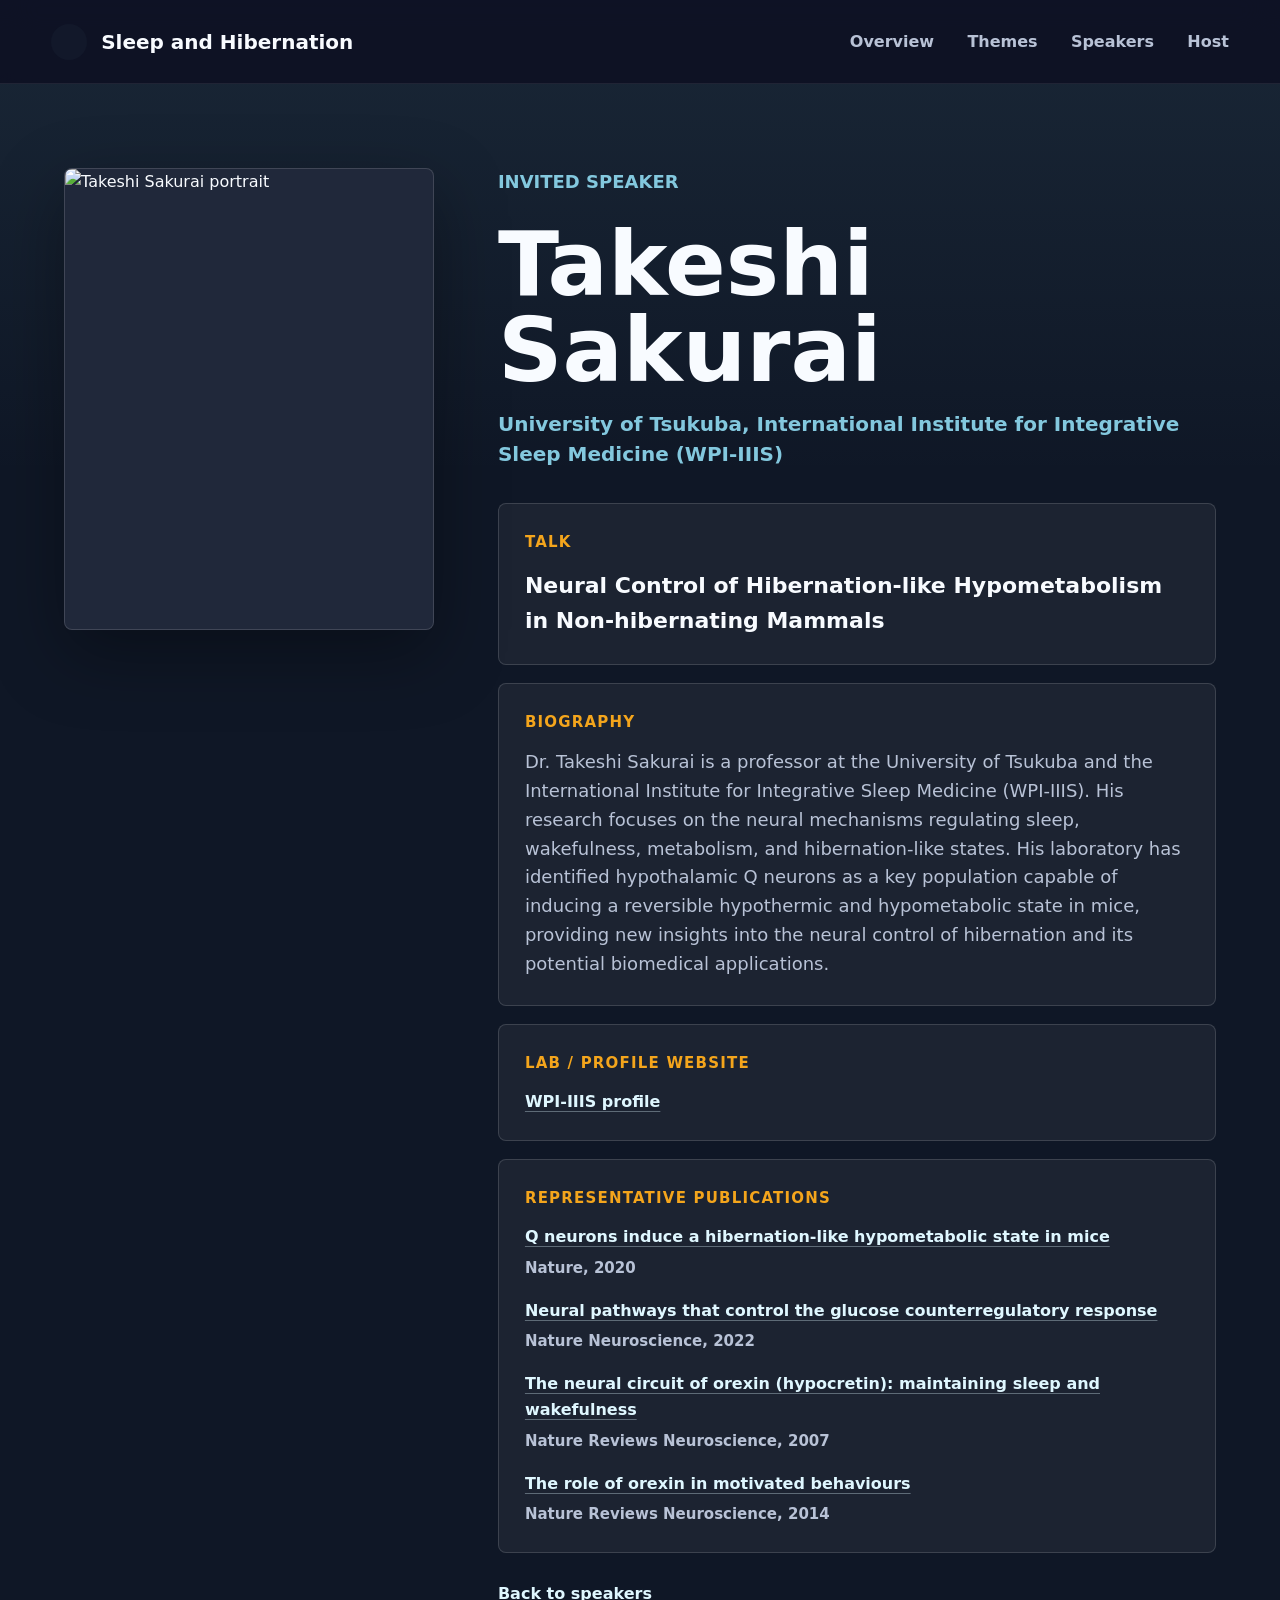
==== speaker.html @ 2f061929 "Add files via upload" ====
<!doctype html>
<html lang="en">
  <head>
    <meta charset="utf-8">
    <meta name="viewport" content="width=device-width, initial-scale=1">
    <title>Speaker Profile | Sleep and Hibernation</title>
    <meta name="description" content="Speaker profile for the Hibernation and Sleep Science Symposium.">
    <link rel="icon" href="assets/sleep-hibernation-logo.jpg">
    <link rel="stylesheet" href="styles.css">
  </head>
  <body>
    <header class="site-header" aria-label="Main navigation">
      <a class="brand" href="index.html#top" aria-label="Sleep and Hibernation home">
        <span class="brand-mark"></span>
        <span>Sleep and Hibernation</span>
      </a>
      <nav class="nav-links" aria-label="Section navigation">
        <a href="index.html#overview">Overview</a>
        <a href="index.html#themes">Themes</a>
        <a href="index.html#speakers">Speakers</a>
        <a href="index.html#host">Host</a>
      </nav>
    </header>

    <main class="profile-main">
      <section class="profile-hero" aria-labelledby="profile-name">
        <figure class="profile-photo">
          <img id="profile-image" src="assets/sleep-hibernation-logo.jpg" alt="">
        </figure>
        <div class="profile-content">
          <p id="profile-role" class="section-kicker">Invited Speaker</p>
          <h1 id="profile-name">Speaker Profile</h1>
          <p id="profile-affiliation" class="profile-affiliation"></p>
          <div class="profile-talk">
            <span>Talk</span>
            <p id="profile-talk">To be announced</p>
          </div>
          <div class="profile-bio">
            <span>Biography</span>
            <p id="profile-bio"></p>
          </div>
          <div class="profile-links">
            <span>Lab / Profile Website</span>
            <a id="profile-website" href="#" target="_blank" rel="noreferrer"></a>
          </div>
          <div class="profile-publications">
            <span>Representative Publications</span>
            <ul id="profile-publications"></ul>
          </div>
          <a class="profile-back" href="index.html#speakers">Back to speakers</a>
        </div>
      </section>
    </main>

    <script src="speaker.js"></script>
  </body>
</html>
---- styles.css ----
:root {
  color-scheme: dark;
  --ink: #f8fbff;
  --muted: #b8c2d6;
  --dim: #7c879d;
  --navy: #0c0d20;
  --panel: #171b2d;
  --line: rgba(255, 255, 255, 0.14);
  --amber: #f4a51c;
  --gold: #ffd02a;
  --blue: #83c8de;
  --ice: #dff7ff;
  --shadow: 0 24px 70px rgba(0, 0, 0, 0.34);
}

* {
  box-sizing: border-box;
}

html {
  scroll-behavior: smooth;
}

body {
  margin: 0;
  font-family: Inter, ui-sans-serif, system-ui, -apple-system, BlinkMacSystemFont, "Segoe UI", sans-serif;
  background: var(--navy);
  color: var(--ink);
  line-height: 1.6;
}

img {
  max-width: 100%;
  display: block;
}

a {
  color: inherit;
  text-decoration: none;
}

.site-header {
  position: fixed;
  z-index: 10;
  top: 0;
  left: 0;
  right: 0;
  display: flex;
  align-items: center;
  justify-content: space-between;
  min-height: 84px;
  padding: 18px clamp(24px, 4vw, 72px);
  border-bottom: 1px solid rgba(255, 255, 255, 0.08);
  background: rgba(12, 13, 32, 0.78);
  backdrop-filter: blur(18px);
}

.brand {
  display: inline-flex;
  align-items: center;
  gap: 14px;
  font-size: 20px;
  font-weight: 900;
  letter-spacing: 0;
}

.brand-mark {
  width: 36px;
  height: 36px;
  border-radius: 999px;
  border: 1px solid transparent;
  background: #12182a url("assets/conference-emblem-brand.jpg") center / 112% 112% no-repeat;
  box-shadow: none;
}

.nav-links {
  display: flex;
  gap: clamp(18px, 2.6vw, 38px);
  color: var(--muted);
  font-size: 16px;
  font-weight: 800;
}

.nav-links a {
  transition: color 180ms ease;
}

.nav-links a:hover {
  color: var(--ink);
}

.hero {
  position: relative;
  min-height: 92vh;
  display: grid;
  align-items: end;
  padding: 120px clamp(18px, 5vw, 72px) 8vh;
  overflow: hidden;
  border-bottom: 1px solid var(--line);
}

.hero-media {
  position: absolute;
  inset: 0;
}

.hero-media::after {
  content: "";
  position: absolute;
  inset: 0;
  background:
    linear-gradient(90deg, rgba(12, 13, 32, 0.96) 0%, rgba(12, 13, 32, 0.76) 45%, rgba(12, 13, 32, 0.36) 100%),
    linear-gradient(0deg, rgba(12, 13, 32, 0.92) 0%, rgba(12, 13, 32, 0) 34%);
}

.hero-media img {
  width: 100%;
  height: 100%;
  object-fit: cover;
  object-position: 58% center;
  filter: saturate(1.08) contrast(1.02);
}

.hero-panel {
  position: relative;
  max-width: 1280px;
  transform: translateY(-28px);
}

.eyebrow,
.section-kicker {
  margin: 0 0 24px;
  color: var(--blue);
  font-size: clamp(18px, 1.4vw, 24px);
  font-weight: 900;
  letter-spacing: 0;
  text-transform: uppercase;
}

.eyebrow {
  margin-bottom: 16px;
  font-size: clamp(24px, 1.8vw, 32px);
}

h1,
h2,
h3,
p {
  margin-top: 0;
}

h1 {
  margin-bottom: 30px;
  max-width: 1220px;
  font-size: clamp(56px, 7.2vw, 112px);
  line-height: 0.96;
  letter-spacing: 0;
}

h2 {
  margin-bottom: 18px;
  font-size: clamp(34px, 5vw, 64px);
  line-height: 1.02;
  letter-spacing: 0;
}

h3 {
  margin-bottom: 10px;
  font-size: 24px;
  line-height: 1.15;
}

.hero-actions {
  display: flex;
  flex-wrap: wrap;
  gap: 12px;
}

.hero-details {
  display: grid;
  gap: 16px;
  max-width: 850px;
  margin: 0 0 34px;
}

.hero-details div {
  display: grid;
  grid-template-columns: 150px minmax(0, 1fr);
  gap: 24px;
  align-items: start;
}

.hero-details dt {
  color: var(--blue);
  font-size: clamp(21px, 2vw, 28px);
  font-weight: 900;
  letter-spacing: 0;
  line-height: 1.42;
  text-transform: uppercase;
}

.hero-details dd {
  margin: 0;
  color: #f2f7ff;
  font-size: clamp(22px, 2.2vw, 30px);
  font-weight: 800;
  line-height: 1.42;
}

.button {
  display: inline-flex;
  align-items: center;
  justify-content: center;
  min-height: 46px;
  padding: 12px 20px;
  border: 1px solid var(--line);
  border-radius: 8px;
  font-weight: 800;
  transition: transform 180ms ease, border-color 180ms ease, background 180ms ease;
}

.button:hover {
  transform: translateY(-2px);
}

.button.primary {
  border-color: transparent;
  background: linear-gradient(135deg, var(--gold), var(--amber));
  color: #15131d;
}

.button.secondary {
  background: rgba(255, 255, 255, 0.07);
}

.section {
  padding: clamp(64px, 9vw, 116px) clamp(18px, 5vw, 72px);
}

.section-heading {
  display: grid;
  grid-template-columns: minmax(0, 1.15fr) minmax(280px, 0.85fr);
  gap: clamp(28px, 5vw, 72px);
  align-items: end;
}

.intro-grid {
  display: grid;
  grid-template-columns: minmax(0, 1060px) minmax(380px, 480px);
  gap: clamp(44px, 5vw, 92px);
  align-items: center;
  justify-content: space-between;
}

.intro-section {
  background: #11182a;
}

.intro-main h2 {
  max-width: 980px;
  color: var(--ice);
  font-family: inherit;
  font-size: clamp(34px, 4.4vw, 60px);
  line-height: 1.08;
  text-shadow: 0 16px 42px rgba(131, 200, 222, 0.12);
}

.intro-section p,
.host-copy p {
  max-width: 1040px;
  color: #eef6ff;
  font-size: 18px;
}

.intro-copy {
  max-width: 1040px;
  font-family: "Comic Sans MS", "Comic Sans", cursive;
}

.intro-copy p {
  margin-bottom: 24px;
  line-height: 1.72;
}

.intro-copy p:last-child {
  margin-bottom: 0;
}

.intro-copy strong {
  color: #ffffff;
  font-weight: 900;
  text-decoration-line: underline;
  text-decoration-style: wavy;
  text-decoration-color: rgba(255, 196, 35, 0.82);
  text-decoration-thickness: 1.5px;
  text-underline-offset: 0.22em;
}

.overview-panel {
  display: grid;
  justify-items: end;
  align-items: center;
  min-height: 360px;
}

.overview-panel-media {
  width: min(100%, 460px);
  aspect-ratio: 1;
  overflow: hidden;
  border-radius: 999px;
  background: transparent;
  box-shadow: none;
}

.overview-panel-media img {
  width: 100%;
  height: 100%;
  object-fit: contain;
  filter: drop-shadow(0 22px 48px rgba(0, 0, 0, 0.18));
}

.theme-section {
  background:
    radial-gradient(circle at 18% 18%, rgba(244, 165, 28, 0.12), transparent 28%),
    linear-gradient(180deg, rgba(131, 200, 222, 0.1), transparent 42%),
    #0c0d20;
}

.theme-section .section-kicker {
  margin-bottom: 12px;
  color: var(--gold);
  font-size: clamp(16px, 1.2vw, 20px);
}

.theme-section h2 {
  max-width: 760px;
  margin-bottom: 54px;
  color: var(--ice);
  font-family: inherit;
  font-size: clamp(44px, 6vw, 76px);
}

.theme-grid {
  display: grid;
  grid-template-columns: repeat(2, minmax(0, 1fr));
  gap: 14px;
  margin-top: 0;
}

.theme-card {
  position: relative;
  min-height: 126px;
  padding: 24px 28px 24px 88px;
  border: 1px solid var(--line);
  border-radius: 8px;
  background:
    linear-gradient(135deg, rgba(131, 200, 222, 0.16), rgba(255, 255, 255, 0.045)),
    rgba(255, 255, 255, 0.04);
  box-shadow: inset 0 1px 0 rgba(255, 255, 255, 0.08);
}

.theme-card span {
  position: absolute;
  top: 24px;
  left: 26px;
  display: grid;
  place-items: center;
  width: 40px;
  height: 40px;
  margin-bottom: 0;
  border-radius: 999px;
  background: rgba(244, 165, 28, 0.16);
  color: var(--amber);
  font-size: 17px;
  font-weight: 900;
}

.theme-card h3 {
  max-width: 520px;
  margin-bottom: 0;
  font-size: clamp(20px, 1.75vw, 27px);
  line-height: 1.14;
}

.theme-card p {
  margin-bottom: 0;
  color: var(--muted);
}

.speakers-section {
  background: #f3f7fb;
  color: #131722;
}

.speakers-section .section-kicker {
  color: #27778d;
}

.speaker-controls {
  display: flex;
  flex-wrap: wrap;
  justify-content: flex-end;
  gap: 10px;
}

.filter-button {
  min-height: 38px;
  padding: 8px 14px;
  border: 1px solid rgba(19, 23, 34, 0.16);
  border-radius: 8px;
  background: #ffffff;
  color: #384154;
  font: inherit;
  font-weight: 800;
  cursor: pointer;
  transition: background 160ms ease, color 160ms ease, border-color 160ms ease;
}

.filter-button.is-active,
.filter-button:hover {
  border-color: #15131d;
  background: #15131d;
  color: #ffffff;
}

.speaker-grid {
  display: grid;
  grid-template-columns: repeat(2, minmax(0, 1fr));
  gap: 18px;
  margin-top: 34px;
}

.speaker-card {
  position: relative;
  display: grid;
  grid-template-columns: 190px minmax(0, 1fr);
  min-height: 260px;
  overflow: hidden;
  border: 1px solid rgba(19, 23, 34, 0.12);
  border-radius: 8px;
  background: #ffffff;
  box-shadow: 0 18px 48px rgba(15, 21, 36, 0.09);
  color: inherit;
  cursor: pointer;
  transition: border-color 180ms ease, box-shadow 180ms ease, transform 180ms ease;
}

.speaker-card:hover,
.speaker-card:focus-visible {
  border-color: rgba(29, 96, 115, 0.42);
  box-shadow: 0 22px 54px rgba(15, 21, 36, 0.14);
  transform: translateY(-2px);
  outline: none;
}

.speaker-card:hover .detail-cue,
.speaker-card:focus-visible .detail-cue {
  border-color: #15131d;
  background: #15131d;
  color: #ffffff;
  transform: translateX(2px);
}

.speaker-card.is-hidden {
  display: none;
}

.speaker-card img {
  width: 100%;
  height: 100%;
  min-height: 260px;
  object-fit: cover;
  background: #d7dee9;
}

.speaker-card .portrait-sinisa {
  object-position: 68% center;
}

.speaker-card .portrait-yi,
.profile-photo .portrait-yi {
  object-position: 54% center;
}

.speaker-content {
  padding: 28px;
}

.speaker-content h3 {
  font-size: 28px;
}

.speaker-badge {
  display: inline-flex;
  width: fit-content;
  margin-bottom: 14px;
  padding: 6px 10px;
  border-radius: 999px;
  background: #15131d;
  color: #ffffff;
  font-size: 12px;
  font-weight: 900;
  letter-spacing: 0.08em;
  line-height: 1;
  text-transform: uppercase;
}

.speaker-content p {
  color: #546072;
}

.speaker-content p:last-child {
  margin-bottom: 0;
}

.talk {
  margin-bottom: 0;
  color: #384154;
  font-size: 17px;
  font-weight: 900;
  line-height: 1.45;
}

.talk span {
  display: block;
  margin-bottom: 6px;
  color: #a15d00;
  font-size: 14px;
  letter-spacing: 0.12em;
  text-transform: uppercase;
}

.affiliation {
  margin-bottom: 18px;
  color: #4f6a82;
  font-size: 15px;
  font-weight: 500;
  line-height: 1.48;
}

.detail-cue {
  display: inline-flex;
  align-items: center;
  gap: 8px;
  margin-top: 20px;
  width: fit-content;
  padding: 8px 12px;
  border: 1px solid rgba(19, 23, 34, 0.16);
  border-radius: 999px;
  background: rgba(19, 23, 34, 0.04);
  color: #42506a;
  font-size: 15px;
  font-weight: 800;
  line-height: 1;
  transition: background 160ms ease, border-color 160ms ease, color 160ms ease, transform 160ms ease;
}

.detail-cue::after {
  content: ">";
  display: grid;
  place-items: center;
  width: 18px;
  height: 18px;
  border-radius: 999px;
  background: rgba(29, 96, 115, 0.12);
  color: #1d6073;
  font-size: 13px;
  line-height: 1;
}

.speaker-card:hover .detail-cue::after,
.speaker-card:focus-visible .detail-cue::after {
  background: rgba(255, 255, 255, 0.18);
  color: #ffffff;
}

.attendance-section {
  display: grid;
  grid-template-columns: minmax(0, 1fr) minmax(300px, 380px);
  gap: clamp(36px, 6vw, 86px);
  align-items: center;
  background: #0c0d20;
}

.attendance-section .section-kicker {
  color: #9eeeff;
}

.attendance-copy {
  max-width: 920px;
}

.attendance-copy p {
  max-width: 860px;
  margin-top: 32px;
  margin-bottom: 0;
  color: #eef6ff;
  font-size: 20px;
  font-weight: 700;
}

.registration-card {
  display: flex;
  align-items: center;
  justify-content: center;
  padding: 24px;
  border: 1px solid rgba(131, 200, 222, 0.24);
  border-radius: 8px;
  background: rgba(255, 255, 255, 0.055);
  box-shadow: inset 0 1px 0 rgba(255, 255, 255, 0.07);
}

.registration-qr {
  width: min(100%, 260px);
  aspect-ratio: 1;
  padding: 8px;
  border-radius: 8px;
  background: #ffffff;
  object-fit: contain;
}

.profile-main {
  min-height: 100vh;
  padding-top: 72px;
  background:
    linear-gradient(180deg, rgba(131, 200, 222, 0.09), transparent 28%),
    #0f1726;
}

.profile-hero {
  display: grid;
  grid-template-columns: minmax(260px, 0.68fr) minmax(0, 1.32fr);
  gap: clamp(28px, 5vw, 72px);
  align-items: start;
  padding: clamp(54px, 8vw, 96px) clamp(18px, 5vw, 72px);
}

.profile-photo {
  margin: 0;
  overflow: hidden;
  border: 1px solid var(--line);
  border-radius: 8px;
  background: #20283a;
  box-shadow: var(--shadow);
}

.profile-photo img {
  width: 100%;
  aspect-ratio: 4 / 5;
  object-fit: cover;
}

.profile-photo .portrait-sinisa {
  object-position: 68% center;
}

.profile-content {
  max-width: 900px;
}

.profile-content h1 {
  margin-bottom: 16px;
  font-size: clamp(48px, 7vw, 92px);
}

.profile-affiliation {
  margin-bottom: 34px;
  color: var(--blue);
  font-size: 20px;
  font-weight: 600;
  line-height: 1.5;
}

.profile-talk,
.profile-bio,
.profile-links,
.profile-publications {
  padding: 26px;
  border: 1px solid var(--line);
  border-radius: 8px;
  background: rgba(255, 255, 255, 0.055);
}

.profile-talk,
.profile-bio,
.profile-links {
  margin-bottom: 18px;
}

.profile-talk span,
.profile-bio span,
.profile-links span,
.profile-publications > span {
  display: block;
  margin-bottom: 14px;
  color: var(--amber);
  font-size: 15px;
  font-weight: 900;
  letter-spacing: 0.08em;
  text-transform: uppercase;
}

.profile-talk p,
.profile-bio p {
  margin-bottom: 0;
  color: var(--muted);
  font-size: 18px;
}

.profile-talk p {
  color: var(--ink);
  font-size: 22px;
  font-weight: 900;
}

.profile-links a,
.profile-publications a {
  color: var(--ice);
  font-weight: 900;
  text-decoration: underline;
  text-decoration-color: rgba(223, 247, 255, 0.34);
  text-underline-offset: 4px;
}

.profile-publications ul {
  display: grid;
  gap: 18px;
  margin: 0;
  padding: 0;
  list-style: none;
}

.profile-publications li {
  display: grid;
  gap: 6px;
}

.profile-publications li span {
  color: var(--muted);
  font-size: 15px;
  font-weight: 800;
}

.profile-back {
  display: inline-flex;
  margin-top: 28px;
  color: var(--ice);
  font-weight: 900;
}

.site-footer {
  display: grid;
  gap: 36px;
  padding: clamp(58px, 7vw, 92px) clamp(18px, 5vw, 72px) 30px;
  border-top: 1px solid var(--line);
  background: #11182a;
  color: var(--dim);
  font-size: 14px;
}

.footer-host {
  max-width: 1180px;
}

.footer-host h2 {
  margin-bottom: 20px;
  color: var(--ice);
  text-shadow: 0 10px 34px rgba(131, 200, 222, 0.16);
}

.footer-host p {
  max-width: 980px;
  margin-bottom: 0;
  color: #eef6ff;
  font-size: 18px;
}

.footer-meta {
  display: grid;
  grid-template-columns: minmax(0, 1fr) minmax(0, 1fr);
  gap: 18px;
  padding-top: 24px;
  border-top: 1px solid var(--line);
  font-size: 16px;
  line-height: 1.6;
}

.footer-meta span:nth-child(2) {
  text-align: right;
}

.footer-contact {
  display: flex;
  flex-wrap: wrap;
  align-items: center;
  grid-column: 1 / -1;
  gap: 10px;
  margin-top: 6px;
  padding: 16px 18px;
  border: 1px solid rgba(131, 200, 222, 0.28);
  border-radius: 8px;
  background: rgba(131, 200, 222, 0.08);
  color: #eef6ff;
}

.footer-contact strong {
  margin-right: 4px;
  color: var(--gold);
  font-size: 18px;
  font-weight: 900;
}

.footer-contact a {
  display: inline-flex;
  align-items: center;
  min-height: 34px;
  padding: 6px 12px;
  border-radius: 999px;
  background: rgba(131, 200, 222, 0.14);
  color: var(--blue);
  font-weight: 900;
}

.footer-contact a:hover {
  background: rgba(131, 200, 222, 0.24);
  color: var(--ice);
}

@media (max-width: 1080px) {
  .theme-grid,
  .speaker-grid {
    grid-template-columns: repeat(2, minmax(0, 1fr));
  }

  .speaker-card {
    grid-template-columns: 160px minmax(0, 1fr);
  }
}

@media (max-width: 780px) {
  .site-header {
    position: absolute;
    align-items: flex-start;
    gap: 12px;
    min-height: 72px;
  }

  .nav-links {
    display: none;
  }

  .hero {
    min-height: 88vh;
    padding-top: 108px;
  }

  .hero-panel,
  h1 {
    max-width: 820px;
  }

  h1 {
    font-size: clamp(54px, 11vw, 86px);
  }

  .hero-media img {
    object-position: 60% center;
  }

  .hero-media::after {
    background:
      linear-gradient(90deg, rgba(12, 13, 32, 0.96), rgba(12, 13, 32, 0.62)),
      linear-gradient(0deg, rgba(12, 13, 32, 0.96), rgba(12, 13, 32, 0.08) 62%);
  }

  .section-heading,
  .intro-grid,
  .attendance-section {
    grid-template-columns: 1fr;
  }

  .overview-panel {
    justify-items: center;
    min-height: 0;
  }

  .theme-grid,
  .speaker-grid {
    grid-template-columns: 1fr;
  }

  .theme-section h2 {
    margin-bottom: 28px;
  }

  .theme-card {
    min-height: 118px;
    padding: 22px 24px 22px 78px;
  }

  .theme-card span {
    top: 22px;
    left: 24px;
    width: 36px;
    height: 36px;
  }

  .speaker-controls {
    justify-content: flex-start;
  }

  .speaker-card {
    grid-template-columns: 1fr;
  }

  .speaker-card img {
    height: 320px;
  }

  .registration-card {
    max-width: 520px;
  }

  .profile-hero {
    grid-template-columns: 1fr;
  }

  .profile-photo {
    max-width: 420px;
  }
}

@media (max-width: 480px) {
  .brand {
    font-size: 14px;
  }

  h1 {
    font-size: 52px;
  }

  .hero-actions,
  .button {
    width: 100%;
  }

  .hero-details div,
  .footer-meta {
    grid-template-columns: 1fr;
  }

  .registration-qr {
    width: 160px;
  }

  .hero-details {
    gap: 14px;
    margin-bottom: 28px;
  }

  .hero-details div {
    gap: 4px;
  }

  .hero-details dd {
    font-size: 21px;
  }

  .footer-meta span:nth-child(2) {
    text-align: left;
  }

  .speaker-content {
    padding: 20px;
  }

  .theme-card {
    min-height: 104px;
    padding: 18px 18px 20px 66px;
  }

  .theme-card span {
    top: 18px;
    left: 18px;
    width: 34px;
    height: 34px;
    font-size: 15px;
  }

  .overview-panel {
    min-height: 280px;
  }

  .overview-panel-media {
    width: min(100%, 300px);
  }
}
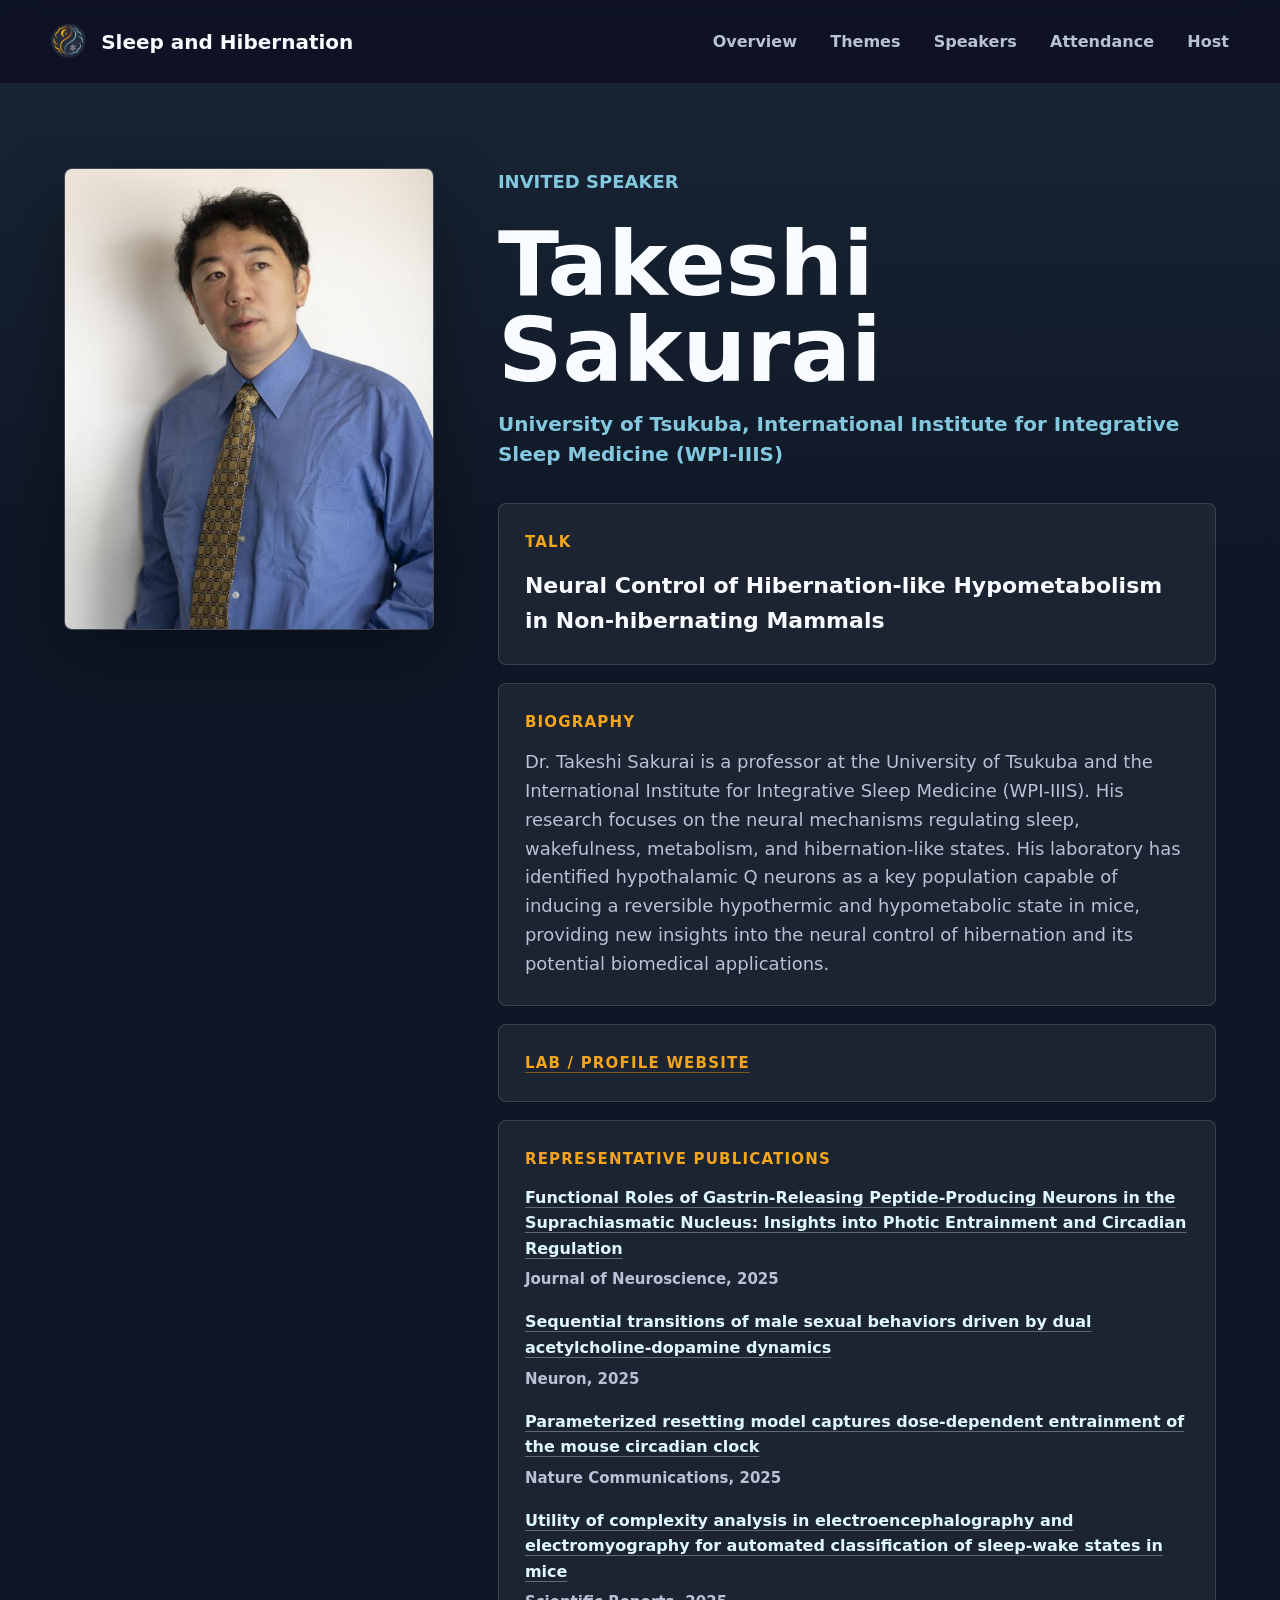
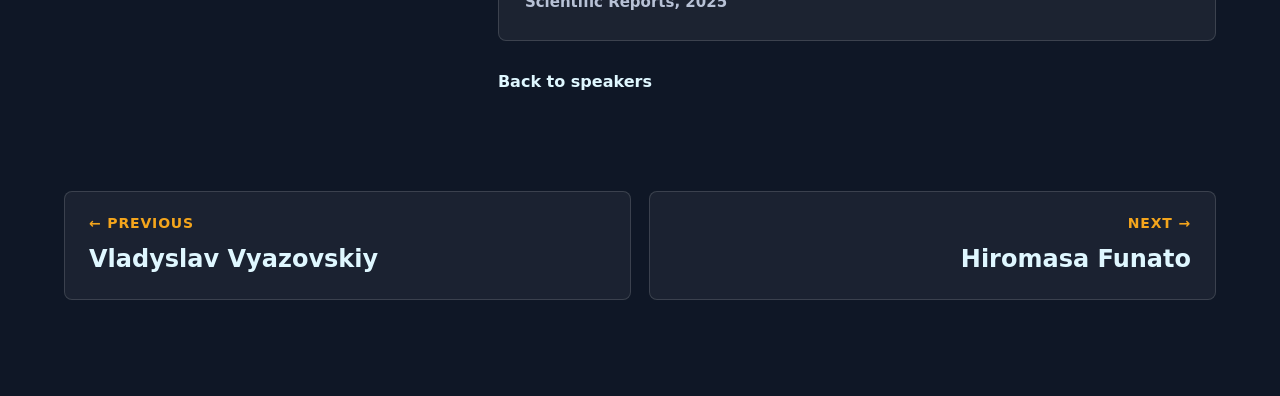
==== commit 2a9eacfa: "Add files via upload" ====
--- a/speaker.html
+++ b/speaker.html
@@ -18,9 +18,21 @@
         <a href="index.html#overview">Overview</a>
         <a href="index.html#themes">Themes</a>
         <a href="index.html#speakers">Speakers</a>
+        <a href="index.html#attendance">Attendance</a>
         <a href="index.html#host">Host</a>
       </nav>
+      <button class="nav-toggle" type="button" aria-label="Open menu" aria-expanded="false" aria-controls="mobile-menu">
+        <span></span><span></span><span></span>
+      </button>
     </header>
+
+    <div class="mobile-menu" id="mobile-menu" hidden>
+      <a href="index.html#overview">Overview</a>
+      <a href="index.html#themes">Themes</a>
+      <a href="index.html#speakers">Speakers</a>
+      <a href="index.html#attendance">Attendance</a>
+      <a href="index.html#host">Host</a>
+    </div>
 
     <main class="profile-main">
       <section class="profile-hero" aria-labelledby="profile-name">
@@ -40,8 +52,7 @@
             <p id="profile-bio"></p>
           </div>
           <div class="profile-links">
-            <span>Lab / Profile Website</span>
-            <a id="profile-website" href="#" target="_blank" rel="noreferrer"></a>
+            <a id="profile-website" class="profile-section-link" href="#" target="_blank" rel="noreferrer">Lab / Profile Website</a>
           </div>
           <div class="profile-publications">
             <span>Representative Publications</span>
@@ -50,8 +61,22 @@
           <a class="profile-back" href="index.html#speakers">Back to speakers</a>
         </div>
       </section>
+
+      <nav class="profile-pager" aria-label="Speaker navigation">
+        <a class="pager-link pager-prev" id="pager-prev" href="#">
+          <span class="pager-dir">← Previous</span>
+          <span class="pager-name"></span>
+        </a>
+        <a class="pager-link pager-next" id="pager-next" href="#">
+          <span class="pager-dir">Next →</span>
+          <span class="pager-name"></span>
+        </a>
+      </nav>
     </main>
 
+    <button class="to-top" id="to-top" type="button" aria-label="Back to top" hidden>↑</button>
+
+    <script src="script.js"></script>
     <script src="speaker.js"></script>
   </body>
 </html>
--- a/styles.css
+++ b/styles.css
@@ -123,6 +123,11 @@
 
 .hero-panel {
   position: relative;
+  display: grid;
+  grid-template-columns: minmax(0, 860px) minmax(240px, 360px);
+  gap: clamp(32px, 6vw, 96px);
+  align-items: end;
+  width: 100%;
   max-width: 1280px;
   transform: translateY(-28px);
 }
@@ -173,7 +178,7 @@
 .hero-actions {
   display: flex;
   flex-wrap: wrap;
-  gap: 12px;
+  gap: 22px;
 }
 
 .hero-details {
@@ -233,6 +238,18 @@
   background: rgba(255, 255, 255, 0.07);
 }
 
+.button.register {
+  border-color: transparent;
+  background: linear-gradient(135deg, #83c8de, #4f9fd1);
+  color: #081225;
+  box-shadow: none;
+}
+
+.button.register:hover {
+  background: linear-gradient(135deg, #a6e3f0, #67add4);
+  border-color: transparent;
+}
+
 .section {
   padding: clamp(64px, 9vw, 116px) clamp(18px, 5vw, 72px);
 }
@@ -274,7 +291,6 @@
 
 .intro-copy {
   max-width: 1040px;
-  font-family: "Comic Sans MS", "Comic Sans", cursive;
 }
 
 .intro-copy p {
@@ -470,16 +486,27 @@
   height: 100%;
   min-height: 260px;
   object-fit: cover;
+  object-position: center center;
   background: #d7dee9;
 }
 
 .speaker-card .portrait-sinisa {
-  object-position: 68% center;
+  object-position: 58% center;
 }
 
 .speaker-card .portrait-yi,
 .profile-photo .portrait-yi {
-  object-position: 54% center;
+  object-position: center center;
+}
+
+.speaker-card .portrait-anita,
+.profile-photo .portrait-anita {
+  object-position: center center;
+}
+
+.speaker-card .portrait-takeshi,
+.profile-photo .portrait-takeshi {
+  object-position: center center;
 }
 
 .speaker-content {
@@ -576,9 +603,10 @@
 
 .attendance-section {
   display: grid;
-  grid-template-columns: minmax(0, 1fr) minmax(300px, 380px);
-  gap: clamp(36px, 6vw, 86px);
+  grid-template-columns: minmax(0, 760px) minmax(300px, 380px);
+  gap: clamp(48px, 7vw, 120px);
   align-items: center;
+  justify-content: center;
   background: #0c0d20;
 }
 
@@ -600,22 +628,55 @@
 }
 
 .registration-card {
+  position: relative;
   display: flex;
   align-items: center;
   justify-content: center;
-  padding: 24px;
-  border: 1px solid rgba(131, 200, 222, 0.24);
+  padding: 34px;
+  overflow: hidden;
+  border: 1px solid rgba(131, 200, 222, 0.34);
   border-radius: 8px;
-  background: rgba(255, 255, 255, 0.055);
-  box-shadow: inset 0 1px 0 rgba(255, 255, 255, 0.07);
+  background:
+    linear-gradient(135deg, rgba(131, 200, 222, 0.18), rgba(244, 165, 28, 0.08)),
+    rgba(255, 255, 255, 0.055);
+  box-shadow:
+    inset 0 1px 0 rgba(255, 255, 255, 0.1),
+    0 22px 54px rgba(0, 0, 0, 0.2);
+}
+
+.registration-card::before,
+.registration-card::after {
+  content: "";
+  position: absolute;
+  pointer-events: none;
+}
+
+.registration-card::before {
+  inset: 14px;
+  border: 1px solid rgba(255, 208, 42, 0.44);
+  border-radius: 8px;
+}
+
+.registration-card::after {
+  width: 150px;
+  height: 150px;
+  right: -54px;
+  bottom: -54px;
+  border: 1px solid rgba(131, 200, 222, 0.36);
+  border-radius: 999px;
+  background: rgba(131, 200, 222, 0.08);
 }
 
 .registration-qr {
+  position: relative;
+  z-index: 1;
   width: min(100%, 260px);
   aspect-ratio: 1;
-  padding: 8px;
+  padding: 14px;
   border-radius: 8px;
+  border: 8px solid #f6fbff;
   background: #ffffff;
+  box-shadow: 0 18px 42px rgba(0, 0, 0, 0.28);
   object-fit: contain;
 }
 
@@ -689,15 +750,24 @@
 
 .profile-talk span,
 .profile-bio span,
-.profile-links span,
+.profile-section-link,
 .profile-publications > span {
   display: block;
-  margin-bottom: 14px;
   color: var(--amber);
   font-size: 15px;
   font-weight: 900;
   letter-spacing: 0.08em;
   text-transform: uppercase;
+}
+
+.profile-talk span,
+.profile-bio span,
+.profile-publications > span {
+  margin-bottom: 14px;
+}
+
+.profile-section-link {
+  width: fit-content;
 }
 
 .profile-talk p,
@@ -720,6 +790,11 @@
   text-decoration: underline;
   text-decoration-color: rgba(223, 247, 255, 0.34);
   text-underline-offset: 4px;
+}
+
+.profile-links .profile-section-link {
+  color: var(--amber);
+  text-decoration-color: rgba(244, 165, 28, 0.42);
 }
 
 .profile-publications ul {
@@ -777,7 +852,7 @@
 
 .footer-meta {
   display: grid;
-  grid-template-columns: minmax(0, 1fr) minmax(0, 1fr);
+  grid-template-columns: 1fr;
   gap: 18px;
   padding-top: 24px;
   border-top: 1px solid var(--line);
@@ -785,7 +860,7 @@
   line-height: 1.6;
 }
 
-.footer-meta span:nth-child(2) {
+.footer-meta > span:not(.footer-contact) {
   text-align: right;
 }
 
@@ -826,6 +901,247 @@
   color: var(--ice);
 }
 
+/* ---------- Mobile nav toggle ---------- */
+.nav-toggle {
+  display: none;
+  flex-direction: column;
+  justify-content: center;
+  gap: 5px;
+  width: 44px;
+  height: 44px;
+  padding: 10px;
+  border: 1px solid rgba(255, 255, 255, 0.18);
+  border-radius: 8px;
+  background: rgba(255, 255, 255, 0.04);
+  cursor: pointer;
+}
+
+.nav-toggle span {
+  display: block;
+  height: 2px;
+  width: 100%;
+  border-radius: 2px;
+  background: var(--ink);
+  transition: transform 200ms ease, opacity 200ms ease;
+}
+
+.nav-toggle.is-open span:nth-child(1) {
+  transform: translateY(7px) rotate(45deg);
+}
+
+.nav-toggle.is-open span:nth-child(2) {
+  opacity: 0;
+}
+
+.nav-toggle.is-open span:nth-child(3) {
+  transform: translateY(-7px) rotate(-45deg);
+}
+
+.mobile-menu {
+  position: fixed;
+  z-index: 9;
+  top: 72px;
+  left: 0;
+  right: 0;
+  display: grid;
+  gap: 4px;
+  padding: 12px clamp(24px, 4vw, 72px) 20px;
+  border-bottom: 1px solid rgba(255, 255, 255, 0.1);
+  background: rgba(12, 13, 32, 0.96);
+  backdrop-filter: blur(18px);
+  transform: translateY(-12px);
+  opacity: 0;
+  transition: transform 200ms ease, opacity 200ms ease;
+}
+
+.mobile-menu[hidden] {
+  display: none;
+}
+
+.mobile-menu.is-open {
+  transform: translateY(0);
+  opacity: 1;
+}
+
+.mobile-menu a {
+  padding: 14px 6px;
+  border-bottom: 1px solid rgba(255, 255, 255, 0.06);
+  color: var(--muted);
+  font-size: 18px;
+  font-weight: 800;
+}
+
+.mobile-menu a:hover {
+  color: var(--ink);
+}
+
+/* ---------- Active nav link ---------- */
+.nav-links a.is-current {
+  color: var(--ink);
+}
+
+.nav-links a.is-current::after {
+  content: "";
+  display: block;
+  height: 2px;
+  margin-top: 4px;
+  border-radius: 2px;
+  background: linear-gradient(90deg, var(--gold), var(--amber));
+}
+
+/* ---------- Countdown ---------- */
+.countdown {
+  justify-self: end;
+  display: grid;
+  grid-template-columns: auto minmax(0, 1fr);
+  gap: 10px 18px;
+  width: min(100%, 270px);
+  padding: 18px 20px;
+  border: 1px solid rgba(131, 200, 222, 0.36);
+  border-radius: 8px;
+  background:
+    linear-gradient(135deg, rgba(131, 200, 222, 0.16), rgba(255, 255, 255, 0.045)),
+    rgba(12, 13, 32, 0.48);
+  box-shadow:
+    inset 0 1px 0 rgba(255, 255, 255, 0.1),
+    0 16px 40px rgba(0, 0, 0, 0.22);
+  backdrop-filter: blur(10px);
+}
+
+.countdown-title {
+  grid-column: 1 / -1;
+  color: var(--gold);
+  font-size: 11px;
+  font-weight: 900;
+  letter-spacing: 0.08em;
+  line-height: 1.2;
+  white-space: nowrap;
+  text-transform: uppercase;
+}
+
+.countdown-item {
+  display: contents;
+}
+
+.countdown-value {
+  font-size: clamp(38px, 4.2vw, 58px);
+  font-weight: 900;
+  line-height: 0.9;
+  color: var(--ice);
+  font-variant-numeric: tabular-nums;
+}
+
+.countdown-label {
+  align-self: end;
+  padding-bottom: 4px;
+  font-size: 13px;
+  font-weight: 800;
+  letter-spacing: 0.08em;
+  text-transform: uppercase;
+  color: var(--blue);
+}
+
+.countdown-live {
+  margin: 0;
+  font-size: clamp(20px, 2.4vw, 28px);
+  font-weight: 900;
+  color: var(--gold);
+}
+
+/* ---------- Scroll reveal ---------- */
+.reveal {
+  opacity: 0;
+  transform: translateY(28px);
+  transition: opacity 620ms ease, transform 620ms ease;
+  will-change: opacity, transform;
+}
+
+.reveal.is-visible {
+  opacity: 1;
+  transform: none;
+}
+
+@media (prefers-reduced-motion: reduce) {
+  .reveal {
+    opacity: 1;
+    transform: none;
+    transition: none;
+  }
+}
+
+/* ---------- Back to top ---------- */
+.to-top {
+  position: fixed;
+  z-index: 12;
+  right: clamp(16px, 3vw, 36px);
+  bottom: clamp(16px, 3vw, 36px);
+  width: 48px;
+  height: 48px;
+  border: 1px solid transparent;
+  border-radius: 999px;
+  background: linear-gradient(135deg, var(--gold), var(--amber));
+  color: #15131d;
+  font-size: 22px;
+  font-weight: 900;
+  line-height: 1;
+  cursor: pointer;
+  box-shadow: 0 14px 34px rgba(0, 0, 0, 0.4);
+  opacity: 0;
+  transform: translateY(12px);
+  transition: opacity 200ms ease, transform 200ms ease;
+}
+
+.to-top.is-visible {
+  opacity: 1;
+  transform: none;
+}
+
+.to-top:hover {
+  transform: translateY(-2px);
+}
+
+/* ---------- Speaker prev/next pager ---------- */
+.profile-pager {
+  display: grid;
+  grid-template-columns: 1fr 1fr;
+  gap: 18px;
+  padding: 0 clamp(18px, 5vw, 72px) clamp(54px, 8vw, 96px);
+}
+
+.pager-link {
+  display: grid;
+  gap: 6px;
+  padding: 20px 24px;
+  border: 1px solid var(--line);
+  border-radius: 8px;
+  background: rgba(255, 255, 255, 0.05);
+  transition: border-color 180ms ease, transform 180ms ease, background 180ms ease;
+}
+
+.pager-link:hover {
+  border-color: rgba(131, 200, 222, 0.5);
+  background: rgba(131, 200, 222, 0.08);
+  transform: translateY(-2px);
+}
+
+.pager-next {
+  text-align: right;
+}
+
+.pager-dir {
+  color: var(--amber);
+  font-size: 14px;
+  font-weight: 900;
+  letter-spacing: 0.06em;
+  text-transform: uppercase;
+}
+
+.pager-name {
+  color: var(--ice);
+  font-size: clamp(18px, 2vw, 24px);
+  font-weight: 900;
+}
+
 @media (max-width: 1080px) {
   .theme-grid,
   .speaker-grid {
@@ -849,6 +1165,18 @@
     display: none;
   }
 
+  .nav-toggle {
+    display: flex;
+  }
+
+  .profile-pager {
+    grid-template-columns: 1fr;
+  }
+
+  .pager-next {
+    text-align: left;
+  }
+
   .hero {
     min-height: 88vh;
     padding-top: 108px;
@@ -857,6 +1185,15 @@
   .hero-panel,
   h1 {
     max-width: 820px;
+  }
+
+  .hero-panel {
+    grid-template-columns: 1fr;
+    align-items: start;
+  }
+
+  .countdown {
+    justify-self: start;
   }
 
   h1 {
@@ -949,8 +1286,13 @@
     grid-template-columns: 1fr;
   }
 
+  .countdown,
+  .registration-card {
+    width: 100%;
+  }
+
   .registration-qr {
-    width: 160px;
+    width: 180px;
   }
 
   .hero-details {
@@ -966,7 +1308,7 @@
     font-size: 21px;
   }
 
-  .footer-meta span:nth-child(2) {
+  .footer-meta > span:not(.footer-contact) {
     text-align: left;
   }
 
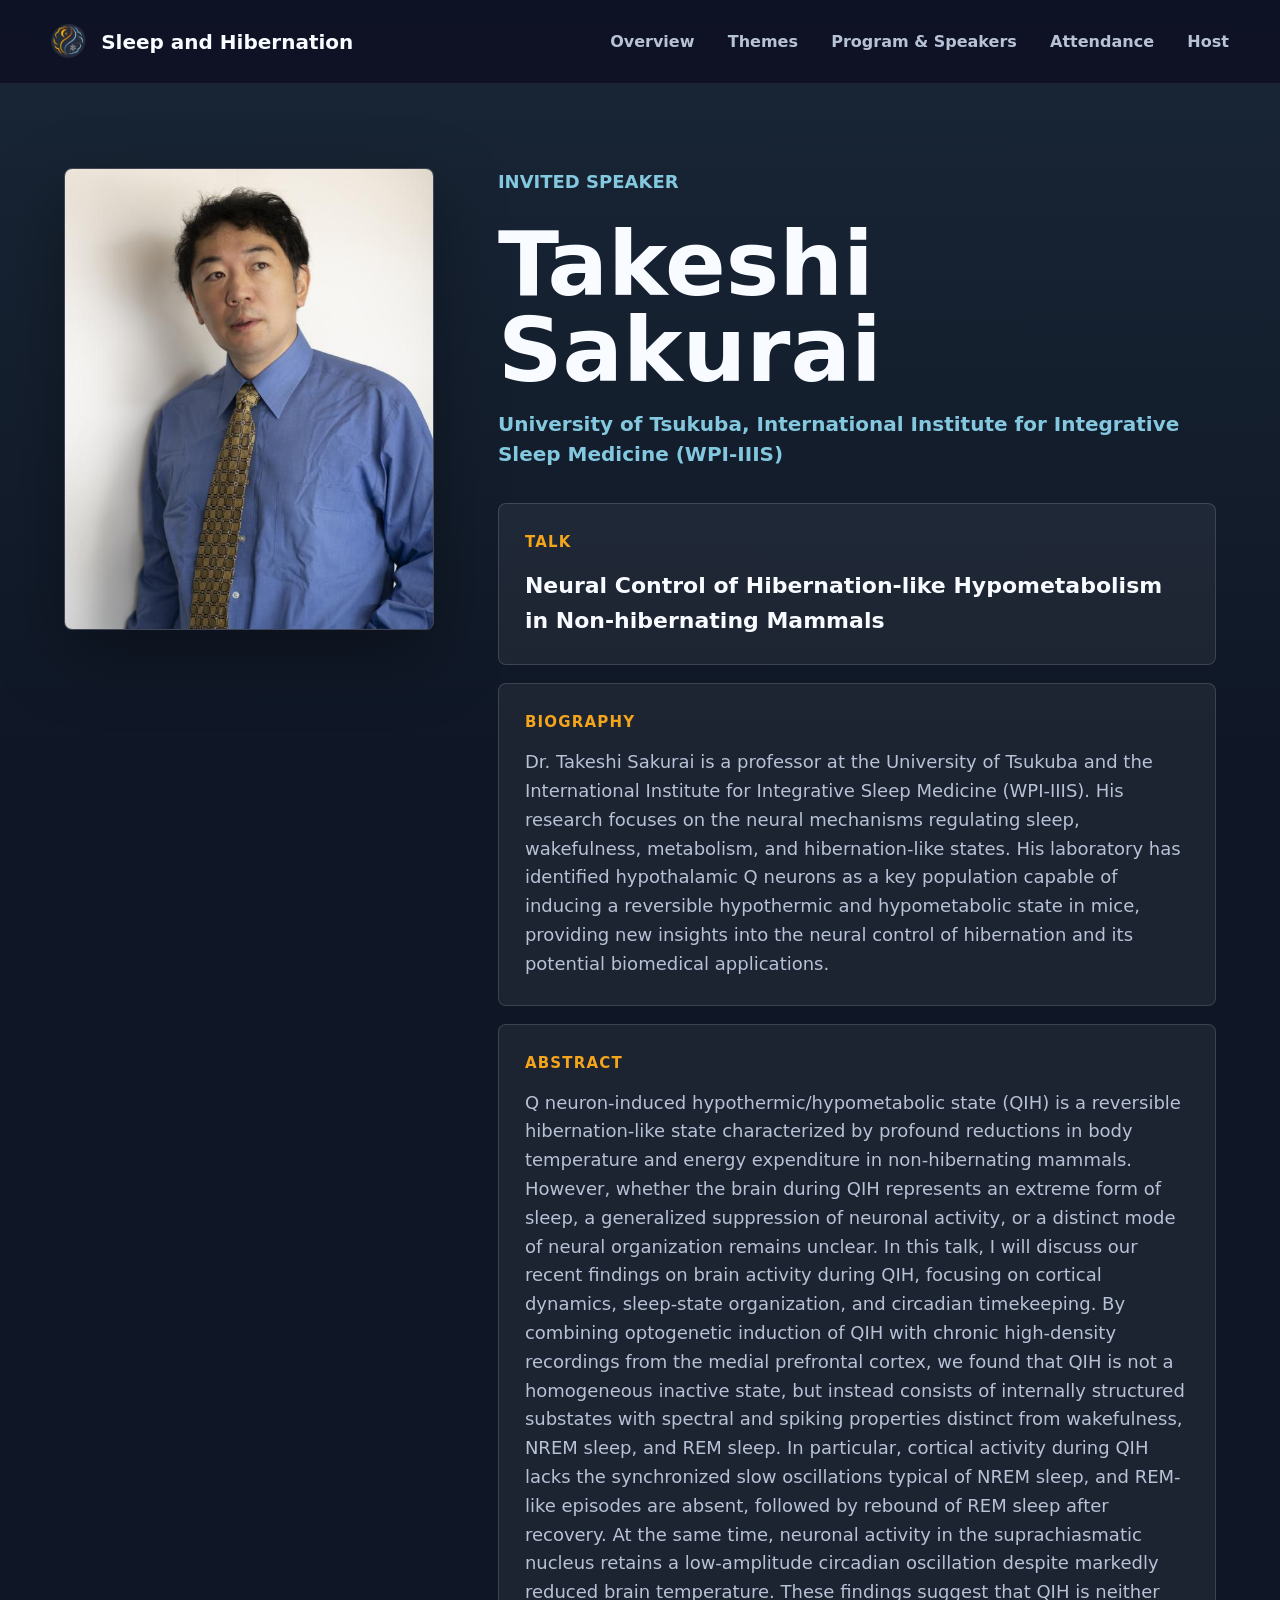
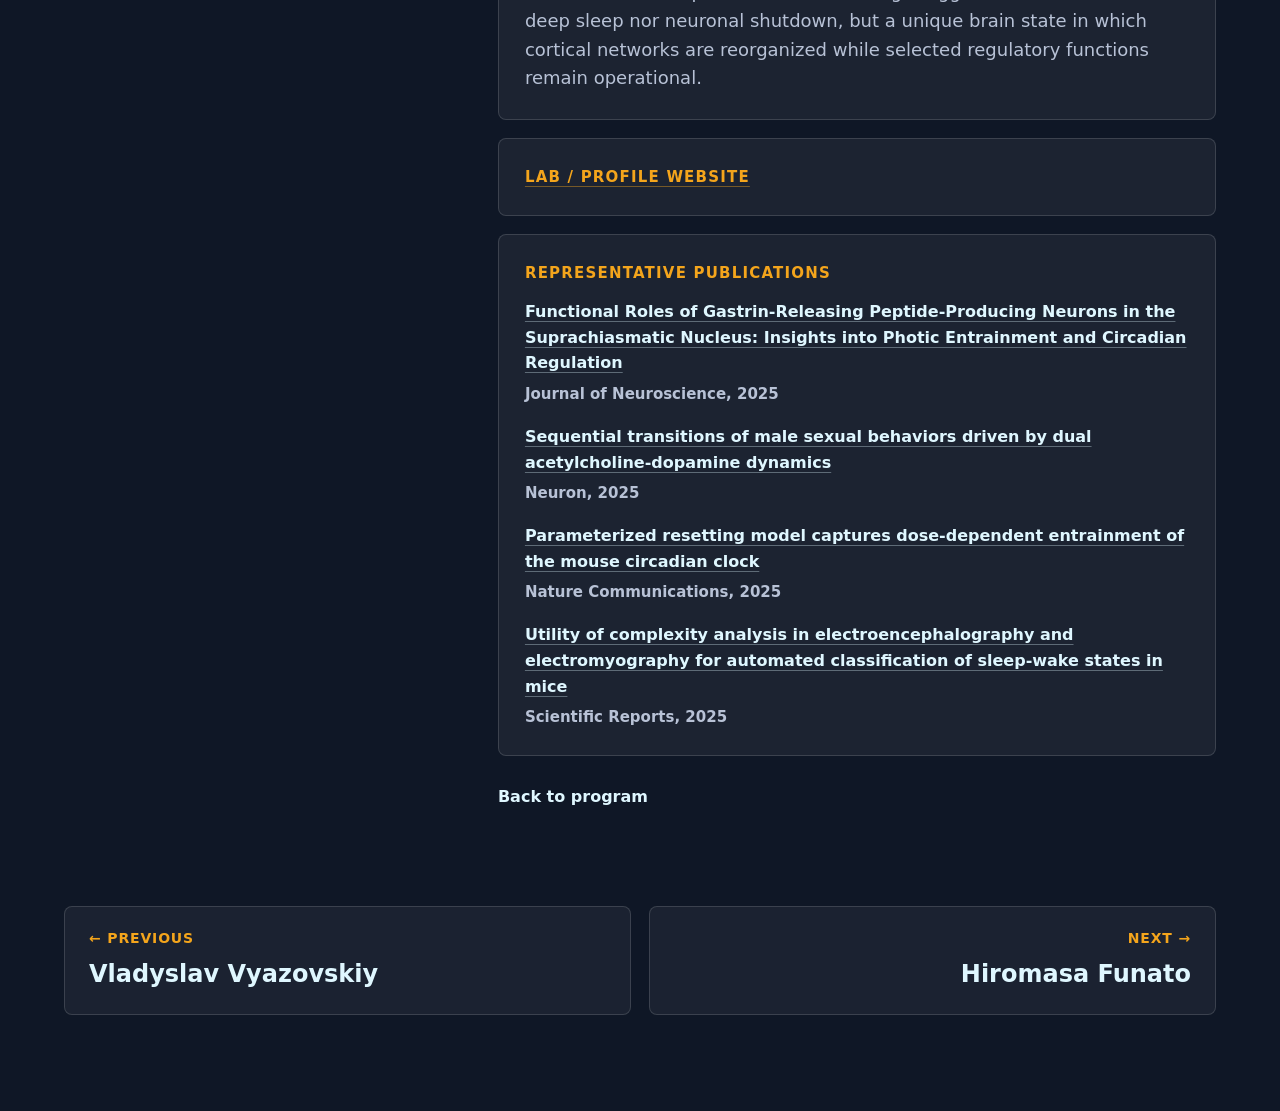
==== commit d908447d: "Update symposium program, abstracts, and speaker profiles" ====
--- a/speaker.html
+++ b/speaker.html
@@ -17,7 +17,7 @@
       <nav class="nav-links" aria-label="Section navigation">
         <a href="index.html#overview">Overview</a>
         <a href="index.html#themes">Themes</a>
-        <a href="index.html#speakers">Speakers</a>
+        <a href="index.html#schedule">Program &amp; Speakers</a>
         <a href="index.html#attendance">Attendance</a>
         <a href="index.html#host">Host</a>
       </nav>
@@ -29,7 +29,7 @@
     <div class="mobile-menu" id="mobile-menu" hidden>
       <a href="index.html#overview">Overview</a>
       <a href="index.html#themes">Themes</a>
-      <a href="index.html#speakers">Speakers</a>
+      <a href="index.html#schedule">Program &amp; Speakers</a>
       <a href="index.html#attendance">Attendance</a>
       <a href="index.html#host">Host</a>
     </div>
@@ -51,14 +51,19 @@
             <span>Biography</span>
             <p id="profile-bio"></p>
           </div>
+          <div class="profile-abstract">
+            <span>Abstract</span>
+            <div id="profile-abstract" class="profile-abstract-copy"></div>
+          </div>
           <div class="profile-links">
             <a id="profile-website" class="profile-section-link" href="#" target="_blank" rel="noreferrer">Lab / Profile Website</a>
+            <a id="profile-email" class="profile-section-link" hidden></a>
           </div>
           <div class="profile-publications">
             <span>Representative Publications</span>
             <ul id="profile-publications"></ul>
           </div>
-          <a class="profile-back" href="index.html#speakers">Back to speakers</a>
+          <a class="profile-back" href="index.html#schedule">Back to program</a>
         </div>
       </section>
 
--- a/styles.css
+++ b/styles.css
@@ -270,7 +270,7 @@
 }
 
 .intro-section {
-  background: #11182a;
+  background: #142337;
 }
 
 .intro-main h2 {
@@ -337,9 +337,8 @@
 
 .theme-section {
   background:
-    radial-gradient(circle at 18% 18%, rgba(244, 165, 28, 0.12), transparent 28%),
-    linear-gradient(180deg, rgba(131, 200, 222, 0.1), transparent 42%),
-    #0c0d20;
+    radial-gradient(circle at 18% 18%, rgba(244, 165, 28, 0.08), transparent 36%),
+    #1d3447;
 }
 
 .theme-section .section-kicker {
@@ -475,6 +474,106 @@
   background: #15131d;
   color: #ffffff;
   transform: translateX(2px);
+}
+
+.schedule-intro {
+  color: var(--muted);
+  margin-bottom: 30px;
+}
+
+.schedule-list {
+  list-style: none;
+  padding: 0;
+  margin: 0;
+  border-top: 2px solid var(--amber);
+}
+
+.schedule-row {
+  display: grid;
+  grid-template-columns: 145px minmax(0, 1fr) 90px;
+  gap: 24px;
+  align-items: start;
+  padding: 24px 20px;
+  border-bottom: 1px solid var(--line);
+}
+
+.schedule-time {
+  font-variant-numeric: tabular-nums;
+  white-space: nowrap;
+  font-weight: 800;
+}
+
+.schedule-detail a {
+  color: var(--blue);
+  font-size: 20px;
+  font-weight: 800;
+}
+
+.schedule-detail a:hover,
+.schedule-detail a:focus-visible {
+  text-decoration: underline;
+  text-underline-offset: 4px;
+}
+
+.schedule-detail p {
+  margin: 6px 0 0;
+  color: var(--muted);
+}
+
+.schedule-duration {
+  color: var(--muted);
+  font-size: 14px;
+  text-align: right;
+  white-space: nowrap;
+}
+
+.schedule-break {
+  background: rgba(255, 255, 255, 0.035);
+  padding-top: 16px;
+  padding-bottom: 16px;
+}
+
+.schedule-keynote {
+  background: rgba(244, 165, 28, 0.07);
+}
+
+.schedule-keynote .schedule-time,
+.schedule-keynote a,
+.schedule-badge {
+  color: var(--amber);
+}
+
+.schedule-badge {
+  display: inline-block;
+  margin-left: 12px;
+  font-size: 12px;
+  font-weight: 800;
+  text-transform: uppercase;
+  letter-spacing: 0.08em;
+}
+
+.schedule-affiliation {
+  display: block;
+  color: var(--muted);
+  font-size: 14px;
+}
+
+@media (max-width: 700px) {
+  .schedule-row {
+    grid-template-columns: minmax(0, 1fr) auto;
+    gap: 8px 16px;
+    padding: 20px 14px;
+  }
+
+  .schedule-detail {
+    grid-column: 1 / -1;
+    grid-row: 2;
+  }
+
+  .schedule-duration {
+    grid-column: 2;
+    grid-row: 1;
+  }
 }
 
 .speaker-card.is-hidden {
@@ -607,7 +706,7 @@
   gap: clamp(48px, 7vw, 120px);
   align-items: center;
   justify-content: center;
-  background: #0c0d20;
+  background: #173d46;
 }
 
 .attendance-section .section-kicker {
@@ -734,6 +833,7 @@
 
 .profile-talk,
 .profile-bio,
+.profile-abstract,
 .profile-links,
 .profile-publications {
   padding: 26px;
@@ -744,12 +844,14 @@
 
 .profile-talk,
 .profile-bio,
+.profile-abstract,
 .profile-links {
   margin-bottom: 18px;
 }
 
 .profile-talk span,
 .profile-bio span,
+.profile-abstract span,
 .profile-section-link,
 .profile-publications > span {
   display: block;
@@ -762,6 +864,7 @@
 
 .profile-talk span,
 .profile-bio span,
+.profile-abstract span,
 .profile-publications > span {
   margin-bottom: 14px;
 }
@@ -770,11 +873,32 @@
   width: fit-content;
 }
 
+.profile-section-link[hidden] {
+  display: none;
+}
+
+#profile-email {
+  text-transform: none;
+  letter-spacing: normal;
+  overflow-wrap: anywhere;
+}
+
 .profile-talk p,
-.profile-bio p {
+.profile-bio p,
+.profile-abstract p {
   margin-bottom: 0;
   color: var(--muted);
   font-size: 18px;
+}
+
+.profile-abstract-copy {
+  display: grid;
+  gap: 14px;
+}
+
+.profile-abstract .abstract-placeholder {
+  color: var(--dim);
+  font-style: italic;
 }
 
 .profile-talk p {
@@ -1337,3 +1461,242 @@
     width: min(100%, 300px);
   }
 }
+
+/* Integrated program and speaker profiles */
+.schedule-section {
+  --ink: #f0f5f8;
+  --muted: #c0ced9;
+  --ice: #dcecf4;
+  --blue: #a5d9e6;
+  --line: #415c70;
+  --amber: #f2cb85;
+  --gold: #f2cb85;
+  color-scheme: dark;
+  color: var(--ink);
+  background: #192f40;
+  border-block: 1px solid #355264;
+}
+
+.program-anchor { display: block; scroll-margin-top: 110px; }
+
+.schedule-list {
+  display: grid;
+  gap: 14px;
+  border-top: 0;
+}
+
+.program-session {
+  display: flex;
+  flex-wrap: wrap;
+  align-items: center;
+  justify-content: space-between;
+  gap: 8px 24px;
+  margin-top: 12px;
+  padding: 16px 20px;
+  border-bottom: 1px solid #668494;
+  border-left: 4px solid #83c8de;
+  border-radius: 6px 6px 0 0;
+  background: #203c4e;
+}
+
+.program-session h3 {
+  margin: 0;
+  color: #e3f1f7;
+  font-size: 18px;
+  font-weight: 800;
+  letter-spacing: 0.06em;
+  text-transform: uppercase;
+}
+
+.program-session p {
+  margin: 0;
+  color: var(--muted);
+  font-size: 16px;
+}
+
+.program-session strong { color: var(--ink); }
+
+.schedule-row {
+  border: 1px solid var(--line);
+  border-radius: 12px;
+}
+
+.program-talk {
+  grid-template-columns: 145px 120px minmax(0, 1fr);
+  padding: 28px 24px;
+  background: #243d50;
+  box-shadow: 0 3px 12px rgba(5, 17, 27, 0.1);
+}
+
+.program-talk:nth-child(odd) { background: #294356; }
+
+.schedule-break {
+  background: #142b3a;
+  border-color: #365265;
+  color: #d6e2e9;
+  border-left: 4px solid #607f93;
+  box-shadow: none;
+}
+
+.program-talk.schedule-keynote {
+  background: #393f3d;
+  border-color: #897650;
+  border-left: 4px solid #d4ad66;
+}
+
+.program-time { display: grid; gap: 8px; }
+.program-time .schedule-duration { text-align: left; }
+.program-time .schedule-time { color: #eef5fa; }
+.schedule-keynote .program-time .schedule-time { color: #f2cb85; }
+
+.program-portrait {
+  display: block;
+  width: 120px;
+  height: 150px;
+  padding: 6px;
+  background: #d5e0e7;
+  border: 1px solid #94aebe;
+  border-radius: 10px;
+  box-shadow: 0 5px 14px rgba(20, 37, 56, 0.13);
+}
+
+.program-portrait img {
+  width: 100%;
+  height: 100%;
+  object-fit: cover;
+  object-position: center;
+  border-radius: 5px;
+  background: #dbe5ec;
+}
+
+.program-portrait .portrait-sinisa { object-position: 58% center; }
+.program-portrait:focus-visible { outline: 3px solid #a5d9e6; outline-offset: 4px; }
+.program-talk .schedule-affiliation { margin-top: 6px; line-height: 1.5; }
+.program-talk .program-title { color: var(--ink); font-size: 18px; margin-top: 14px; }
+.program-abstract { margin-top: 18px; }
+
+.program-abstract summary {
+  cursor: pointer;
+  width: fit-content;
+  min-height: 40px;
+  padding: 7px 13px;
+  border: 1px solid #658298;
+  border-radius: 6px;
+  background: #304f63;
+  color: #e1eff6;
+  font-weight: 700;
+}
+
+.program-abstract summary:hover { background: #3c6177; }
+.program-abstract summary:focus-visible { outline: 3px solid #a5d9e6; outline-offset: 3px; }
+.program-abstract[open] summary { background: #3c6177; color: #f0f7fb; }
+
+.program-abstract-copy {
+  border-left: 3px solid #7097ad;
+  padding: 14px 18px;
+  margin: 14px 0 18px;
+  max-width: 78ch;
+  background: #1d3546;
+  border-radius: 0 6px 6px 0;
+}
+
+.program-abstract-copy p { line-height: 1.75; margin: 0 0 14px; }
+.program-abstract-copy p:last-child { margin-bottom: 0; }
+
+.schedule-detail .program-profile-link {
+  display: inline-flex;
+  align-items: center;
+  justify-content: center;
+  min-height: 44px;
+  max-width: 100%;
+  margin-top: 14px;
+  padding: 10px 18px;
+  border: 1px solid #a6d9e4;
+  border-radius: 7px;
+  background: #a6d9e4;
+  color: #16374a;
+  font-size: 14px;
+  line-height: 1.4;
+  font-weight: 800;
+  box-shadow: 0 3px 8px rgba(20, 37, 56, 0.12);
+  transition: background 160ms ease, box-shadow 160ms ease;
+}
+
+.schedule-detail .program-profile-link:hover {
+  background: #caeaf0;
+  text-decoration: none;
+  box-shadow: 0 5px 12px rgba(20, 37, 56, 0.2);
+}
+
+.schedule-detail .program-profile-link:focus-visible {
+  outline: 3px solid #f2cb85;
+  outline-offset: 4px;
+  text-decoration: none;
+}
+
+@media (max-width: 900px) {
+  .program-talk { grid-template-columns: 96px minmax(0, 1fr); gap: 18px; padding: 22px 18px; }
+  .program-time { grid-column: 1 / -1; grid-row: 1; display: flex; justify-content: space-between; gap: 12px; }
+  .program-portrait { grid-column: 1; grid-row: 2; width: 96px; height: 120px; padding: 5px; }
+  .program-talk .schedule-detail { grid-column: 2; grid-row: 2; min-width: 0; }
+  .program-talk .schedule-badge { margin-left: 0; display: block; }
+}
+
+@media (max-width: 480px) {
+  .program-talk { grid-template-columns: 76px minmax(0, 1fr); gap: 12px; padding: 18px 14px; }
+  .program-portrait { width: 76px; height: 95px; padding: 4px; }
+  .program-talk .schedule-detail > a { font-size: 18px; }
+  .program-talk .program-title { font-size: 16px; }
+  .program-talk .schedule-affiliation { font-size: 13px; }
+  .program-abstract-copy { padding: 12px; }
+  .program-talk .schedule-detail .program-profile-link { width: 100%; padding: 10px 12px; font-size: 13px; text-align: center; }
+}
+
+/* Keep the two actions aligned while native details expands below them. */
+.program-talk .program-actions {
+  grid-column: 3;
+  grid-row: 2;
+  display: grid;
+  grid-template-columns: 112px minmax(0, 1fr);
+  gap: 12px;
+  align-items: start;
+  min-width: 0;
+}
+
+.program-actions .program-abstract {
+  grid-column: 1 / -1;
+  grid-row: 1;
+  min-width: 0;
+  margin: 0;
+}
+
+.program-actions .program-abstract summary {
+  width: 112px;
+  height: 44px;
+  padding: 9px 10px;
+}
+
+.program-talk .program-actions .program-profile-link {
+  grid-column: 2;
+  grid-row: 1;
+  justify-self: start;
+  position: relative;
+  width: fit-content;
+  height: 44px;
+  margin: 0;
+  padding: 8px 14px;
+}
+
+@media (max-width: 900px) {
+  .program-talk .program-actions { grid-column: 2; grid-row: 3; }
+}
+
+@media (max-width: 600px) {
+  .program-talk .program-actions { grid-column: 1 / -1; }
+}
+
+@media (max-width: 480px) {
+  .program-talk .program-actions { grid-template-columns: 100px minmax(0, 1fr); gap: 8px; }
+  .program-actions .program-abstract summary { width: 100px; font-size: 14px; padding: 10px 8px; }
+  .program-talk .program-actions .program-profile-link { font-size: 12px; padding: 6px 8px; text-align: center; }
+}
